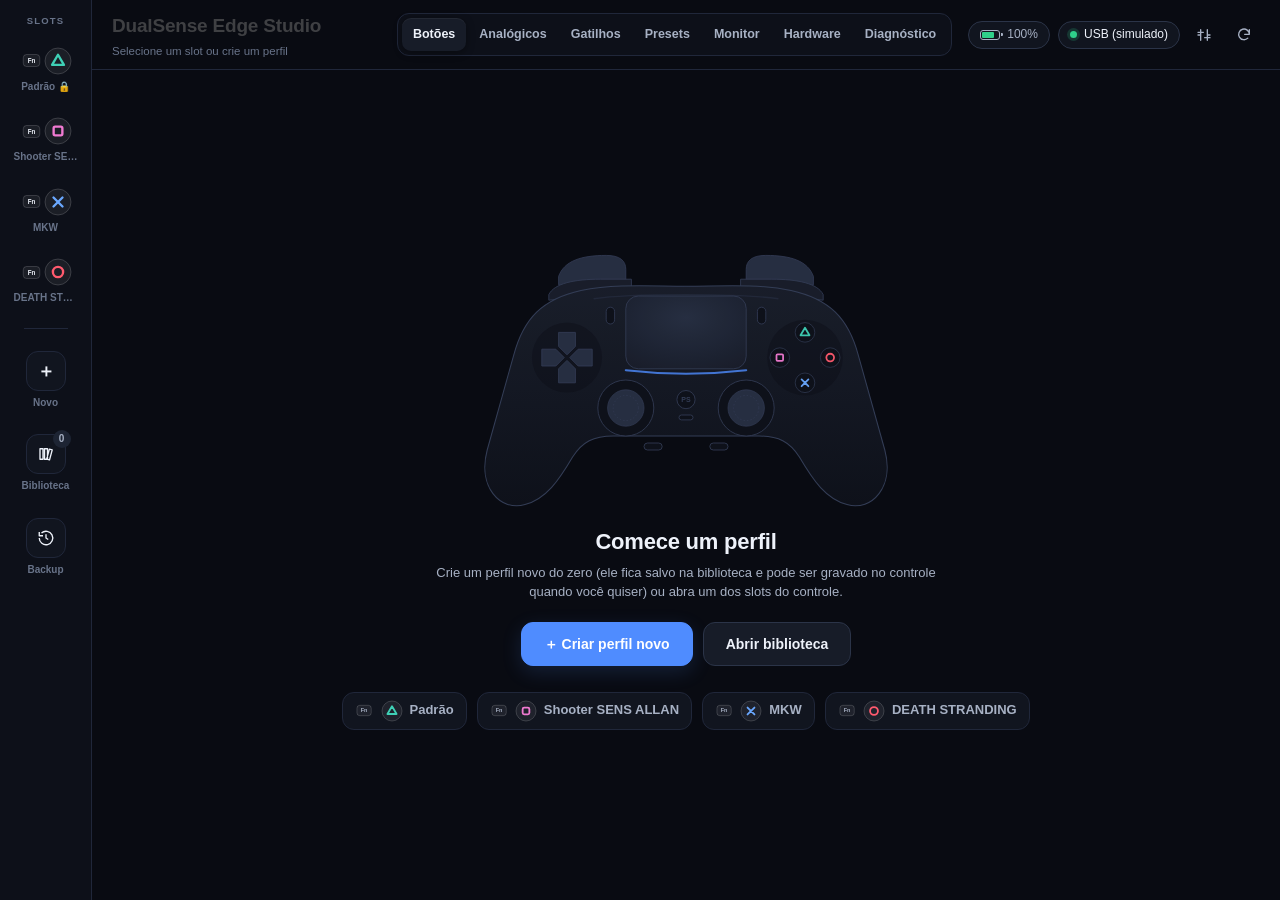
==== web/index.html @ 68dedb59 "DualSense Edge Studio 1.0 App nativo de macOS para editar os perfis do DualSense Edge por USB, com d" ====
<!doctype html>
<html lang="pt-BR">
<head>
  <meta charset="utf-8" />
  <meta name="viewport" content="width=device-width, initial-scale=1" />
  <title>DualSense Edge Studio</title>
  <link rel="stylesheet" href="app.css" />
</head>
<body>
  <div class="app">
    <!-- left rail: controller slots + library -->
    <nav class="rail">
      <div class="rail-cap">SLOTS</div>
      <div id="rail-slots" class="rail-slots"></div>
      <div class="rail-sep"></div>
      <button class="rail-btn" id="rail-new" title="Criar um perfil novo na biblioteca">
        <span class="rail-ico">＋</span><span>Novo</span>
      </button>
      <button class="rail-btn" id="rail-lib" title="Biblioteca de perfis do app">
        <span class="rail-ico"><svg viewBox="0 0 24 24"><path d="M4 5h4v14H4zM10 5h4v14h-4zM16.5 5.5l3.8 1-3.6 13.4-3.8-1z"/></svg></span><span>Biblioteca</span><b id="lib-count" class="rail-badge">0</b>
      </button>
      <button class="rail-btn" id="rail-backup" title="Backup dos slots e histórico de gravações">
        <span class="rail-ico"><svg viewBox="0 0 24 24"><path d="M3 12a9 9 0 1 0 3-6.7M3 4v5h5M12 7v5l3 2"/></svg></span><span>Backup</span>
      </button>
    </nav>

    <!-- library drawer -->
    <aside class="drawer hidden" id="drawer">
      <div class="drawer-head">
        <div><b>Biblioteca</b><div class="dim small">Perfis salvos neste Mac</div></div>
        <button class="icon-btn" id="drawer-close" title="Fechar">✕</button>
      </div>
      <button class="btn pri block" id="drawer-new">＋ Novo perfil</button>
      <div class="search"><svg viewBox="0 0 24 24"><circle cx="11" cy="11" r="7"/><path d="m20 20-4-4"/></svg><input id="lib-search" placeholder="Buscar perfis" /></div>
      <div id="lib-list" class="lib-list"></div>
      <div class="drawer-foot">
        <button class="btn ghost sm" id="lib-import">⇩ Importar JSON</button>
        <button class="btn ghost sm" id="lib-export">⇧ Exportar</button>
      </div>
    </aside>

    <!-- backup & history drawer -->
    <aside class="drawer hidden" id="bdrawer">
      <div class="drawer-head">
        <div><b>Backup e histórico</b><div class="dim small">Proteção dos slots do controle</div></div>
        <button class="icon-btn" id="bdrawer-close" title="Fechar">✕</button>
      </div>
      <div class="bk-card">
        <div class="cap">Backup completo</div>
        <p class="dim small">Salva os 4 slots num arquivo. Ao restaurar, □ ✕ ○ voltam exatamente como estavam.</p>
        <div class="bk-actions"><button class="btn pri sm" id="bk-export">⇧ Salvar backup</button><button class="btn sm" id="bk-restore">⇩ Restaurar…</button></div>
      </div>
      <div class="bk-histhead"><span class="cap">Histórico</span><span class="rail-badge static" id="hist-count"></span><button class="btn ghost sm" id="hist-clear">Apagar</button></div>
      <div class="dim small" style="margin-top:-6px">Cópia automática do slot antes de cada gravação. Use ↶ para desfazer.</div>
      <div id="hist-list" class="lib-list"></div>
    </aside>

    <section class="main">
      <header class="top">
        <div class="title-wrap">
          <input id="name" class="name-input" maxlength="40" spellcheck="false" placeholder="Nome do perfil" />
          <div id="source" class="source"></div>
        </div>
        <div class="seg" id="tabs">
          <button data-tab="buttons" class="on">Botões</button>
          <button data-tab="sticks">Analógicos</button>
          <button data-tab="triggers">Gatilhos</button>
          <button data-tab="presets">Presets</button>
          <button data-tab="monitor">Monitor</button>
          <button data-tab="hw">Hardware</button>
          <button data-tab="diag">Diagnóstico</button>
        </div>
        <div class="top-right">
          <div id="battery" class="pill hidden"></div>
          <div id="conn" class="pill"><span class="dot"></span><span id="conn-text">Procurando…</span></div>
          <button class="icon-btn" id="btn-compare" title="Comparar perfis"><svg viewBox="0 0 24 24"><path d="M7 4v16M17 4v16M3 8h8M13 16h8M3 12h4M17 12h4"/></svg></button>
          <button class="icon-btn" id="btn-refresh" title="Ler perfis do controle novamente"><svg viewBox="0 0 24 24"><path d="M20 11a8 8 0 1 0-2.3 5.7M20 4v7h-7"/></svg></button>
        </div>
      </header>

      <div class="body" id="body">
        <!-- home / empty state -->
        <div class="home hidden" id="home">
          <div class="home-ctrl" id="home-ctrl"></div>
          <h2>Comece um perfil</h2>
          <p>Crie um perfil novo do zero (ele fica salvo na biblioteca e pode ser gravado no controle quando você quiser) ou abra um dos slots do controle.</p>
          <div class="home-actions">
            <button class="btn pri lg" id="home-new">＋ Criar perfil novo</button>
            <button class="btn lg" id="home-lib">Abrir biblioteca</button>
          </div>
          <div id="home-slots" class="home-slots"></div>
        </div>

        <div class="view" data-view="buttons"><div class="stage-wrap"><div class="stage" id="map-stage"></div></div></div>
        <div class="view hidden" data-view="sticks"><div class="pad-view"><div class="grid2" id="sticks"></div></div></div>
        <div class="view hidden" data-view="triggers"><div class="pad-view" id="triggers"></div></div>
        <div class="view hidden" data-view="presets"><div class="presets" id="presets"></div></div>
        <div class="view hidden" data-view="monitor"><div class="pad-view" id="monitor"></div></div>
        <div class="view hidden" data-view="hw"><div class="pad-view" id="hw"></div></div>
        <div class="view hidden" data-view="diag"><div class="pad-view" id="diag"></div></div>
      </div>

      <footer class="foot" id="foot">
        <span id="foot-status" class="foot-status"></span>
        <div class="spacer"></div>
        <button class="btn ghost" id="btn-revert">Descartar</button>
        <button class="btn" id="btn-save">Salvar na biblioteca</button>
        <div class="write-group" id="write-group">
          <span class="write-label">Gravar em</span>
          <button class="slot-w" data-sel="96" title="Gravar no slot FN + □"></button>
          <button class="slot-w" data-sel="97" title="Gravar no slot FN + ✕"></button>
          <button class="slot-w" data-sel="98" title="Gravar no slot FN + ○"></button>
        </div>
      </footer>
    </section>
  </div>

  <div id="modal" class="modal hidden"><div class="modal-card"><h3 id="modal-title"></h3><p id="modal-body"></p>
    <div class="modal-actions"><button class="btn ghost" id="modal-cancel">Cancelar</button><button class="btn pri" id="modal-ok">Confirmar</button></div></div></div>
  <div id="cmp" class="cmp hidden"></div>
  <div id="toasts" class="toasts"></div>

  <script src="controller.js"></script>
  <script src="model3d.js"></script>
  <script src="proto.js"></script>
  <script src="presets.js"></script>
  <script src="native.js"></script>
  <script src="diag.js"></script>
  <script src="hw.js"></script>
  <script src="backup.js"></script>
  <script src="compare.js"></script>
  <script src="app.js"></script>
</body>
</html>
---- web/app.css ----
:root {
  --bg: #090b12; --bg2: #0d1019; --panel: #11151f; --panel2: #171c28; --panel3: #1d2433;
  --line: #20273a; --line2: #2b3448;
  --tx: #eef2fa; --tx2: #a7b1c4; --tx3: #687389;
  --ac: #4f8cff; --ac2: #7aa8ff; --acs: rgba(79, 140, 255, .16);
  --ok: #2fd08a; --warn: #f5b84a; --bad: #ff5d6c; --touch: #f5b84a; --touch2: #ff8a5c;
  --rad: 14px; --shadow: 0 20px 50px rgba(0, 0, 0, .55);
  color-scheme: dark;
}
* { box-sizing: border-box; }
html, body { height: 100%; margin: 0; }
body { background: var(--bg); color: var(--tx); font: 13px/1.45 -apple-system, BlinkMacSystemFont, "SF Pro Text", sans-serif; -webkit-font-smoothing: antialiased; overflow: hidden; user-select: none; -webkit-user-select: none; }
input, select { user-select: text; -webkit-user-select: text; font: inherit; }
button { font: inherit; color: inherit; }
svg { display: block; }
svg.g { display: inline-block; vertical-align: middle; overflow: visible; flex: none; }
.hidden { display: none !important; }
.dim { color: var(--tx3); } .muted { color: var(--tx2); } .small { font-size: 11.5px; }
.app { display: flex; height: 100%; }

/* ---------- buttons / pills ---------- */
.btn { -webkit-appearance: none; display: inline-flex; align-items: center; justify-content: center; gap: 8px; height: 36px; padding: 0 16px; border-radius: 10px; border: 1px solid var(--line2); background: var(--panel2); color: var(--tx); font-weight: 600; cursor: pointer; white-space: nowrap; transition: background .15s, border-color .15s, transform .05s, opacity .15s; }
.btn:hover:not(:disabled) { background: var(--panel3); border-color: #3a4560; }
.btn:active:not(:disabled) { transform: translateY(1px); }
.btn:disabled { opacity: .4; cursor: default; }
.btn.pri { background: var(--ac); border-color: var(--ac); color: #fff; box-shadow: 0 6px 20px var(--acs); }
.btn.pri:hover:not(:disabled) { background: #6198ff; border-color: #6198ff; }
.btn.ghost { background: transparent; }
.btn.danger { background: transparent; color: var(--bad); border-color: rgba(255, 93, 108, .4); }
.btn.sm { height: 30px; padding: 0 11px; font-size: 12px; }
.btn.lg { height: 44px; padding: 0 22px; font-size: 14px; border-radius: 12px; }
.btn.block { width: 100%; }
.icon-btn { -webkit-appearance: none; width: 32px; height: 32px; border: 1px solid transparent; border-radius: 9px; background: transparent; color: var(--tx2); display: grid; place-items: center; cursor: pointer; }
.icon-btn:hover { background: var(--panel2); color: var(--tx); border-color: var(--line); }
.icon-btn svg { width: 16px; height: 16px; fill: none; stroke: currentColor; stroke-width: 2; stroke-linecap: round; stroke-linejoin: round; }
.icon-btn:disabled { opacity: .35; pointer-events: none; }
.pill { display: inline-flex; align-items: center; gap: 7px; height: 28px; padding: 0 11px; border-radius: 99px; border: 1px solid var(--line2); background: var(--panel); font-size: 12px; color: var(--tx2); white-space: nowrap; }
.pill .dot { width: 7px; height: 7px; border-radius: 50%; background: var(--tx3); }
.pill.on .dot { background: var(--ok); box-shadow: 0 0 0 3px rgba(47, 208, 138, .18); }
.pill.on { color: var(--tx); }
.pill.warn .dot { background: var(--warn); }
.bat { width: 20px; height: 10px; border: 1.5px solid currentColor; border-radius: 3px; padding: 1px; position: relative; }
.bat::after { content: ""; position: absolute; right: -4px; top: 2px; width: 2px; height: 3px; background: currentColor; border-radius: 0 1px 1px 0; }
.bat i { display: block; height: 100%; background: var(--ok); border-radius: 1px; }
.chip { -webkit-appearance: none; display: inline-flex; align-items: center; gap: 6px; padding: 5px 11px; border-radius: 99px; border: 1px solid var(--line2); background: var(--bg2); color: var(--tx2); font-size: 12px; font-weight: 600; cursor: pointer; white-space: nowrap; }
.chip:hover { color: var(--tx); border-color: #3a4560; }
.chip.on { background: var(--ac); border-color: var(--ac); color: #fff; }
.cap { font-size: 10.5px; font-weight: 700; letter-spacing: .1em; text-transform: uppercase; color: var(--tx3); }
.card { background: var(--panel); border: 1px solid var(--line); border-radius: var(--rad); padding: 16px; }
.card h4 { margin: 0 0 12px; font-size: 13.5px; display: flex; align-items: center; gap: 8px; }
.card h4 .sub { margin-left: auto; font-weight: 500; color: var(--tx3); font-size: 12px; }

/* ---------- rail ---------- */
.rail { width: 92px; flex: none; background: var(--bg2); border-right: 1px solid var(--line); display: flex; flex-direction: column; align-items: center; padding: 14px 0 14px; gap: 8px; z-index: 3; }
.rail-cap { font-size: 9.5px; font-weight: 700; letter-spacing: .12em; color: var(--tx3); margin-bottom: 2px; }
.rail-slots { display: flex; flex-direction: column; gap: 6px; }
.rslot { -webkit-appearance: none; position: relative; width: 74px; padding: 10px 0 8px; border-radius: 14px; border: 0; background: transparent; cursor: pointer; text-align: center; }
.rslot:hover { background: var(--panel); }
.rslot.sel { background: var(--acs); box-shadow: 0 0 0 1.5px var(--ac) inset; }
.rslot.off { opacity: .45; pointer-events: none; }
.rslot .keys { display: flex; justify-content: center; gap: 3px; align-items: center; }
.rslot .nm { font-size: 10px; margin-top: 6px; color: var(--tx3); font-weight: 600; white-space: nowrap; overflow: hidden; text-overflow: ellipsis; padding: 0 5px; }
.rslot.sel .nm { color: var(--tx); }
.rslot.empty .nm { font-style: italic; }
.rslot .act { position: absolute; top: 6px; right: 8px; width: 7px; height: 7px; border-radius: 50%; background: var(--ok); box-shadow: 0 0 8px var(--ok); }
.rail-sep { width: 44px; height: 1px; background: var(--line); margin: 6px 0; }
.rail-btn { -webkit-appearance: none; position: relative; width: 74px; padding: 8px 0; border: 0; border-radius: 14px; background: transparent; color: var(--tx3); font-size: 10px; font-weight: 600; display: flex; flex-direction: column; align-items: center; gap: 5px; cursor: pointer; }
.rail-btn:hover, .rail-btn.on { background: var(--panel); color: var(--tx); }
.rail-ico { width: 40px; height: 40px; border-radius: 12px; display: grid; place-items: center; background: var(--panel); border: 1px solid var(--line); font-size: 18px; color: var(--tx); }
.rail-btn.on .rail-ico { border-color: var(--ac); background: var(--acs); }
.rail-ico svg { width: 18px; height: 18px; fill: none; stroke: currentColor; stroke-width: 1.8; stroke-linejoin: round; }
.rail-badge { position: absolute; top: 4px; right: 12px; min-width: 18px; height: 18px; padding: 0 5px; border-radius: 9px; background: var(--panel3); color: var(--tx2); font-size: 10px; display: grid; place-items: center; }

/* ---------- drawer ---------- */
.drawer { width: 300px; flex: none; background: var(--bg2); border-right: 1px solid var(--line); padding: 16px 14px; display: flex; flex-direction: column; gap: 12px; z-index: 2; animation: slidein .18s ease-out; }
@keyframes slidein { from { transform: translateX(-20px); opacity: 0; } }
.drawer-head { display: flex; align-items: center; justify-content: space-between; }
.drawer-head b { font-size: 15px; }
.search { display: flex; align-items: center; gap: 8px; height: 34px; padding: 0 10px; border-radius: 10px; border: 1px solid var(--line); background: var(--panel); }
.search svg { width: 15px; height: 15px; fill: none; stroke: var(--tx3); stroke-width: 2; stroke-linecap: round; }
.search input { flex: 1; background: transparent; border: 0; outline: none; color: var(--tx); }
.lib-list { flex: 1; overflow-y: auto; display: flex; flex-direction: column; gap: 4px; margin: 0 -4px; padding: 0 4px; }
.lib-item { display: flex; align-items: center; gap: 10px; padding: 9px 8px 9px 10px; border-radius: 12px; cursor: pointer; border: 1px solid transparent; }
.lib-item:hover { background: var(--panel); }
.lib-item.sel { background: var(--panel); border-color: var(--ac); }
.lib-item .ico { width: 34px; height: 34px; border-radius: 10px; background: var(--panel2); display: grid; place-items: center; flex: none; }
.lib-item .tx { flex: 1; min-width: 0; }
.lib-item .tx b { display: block; font-weight: 650; white-space: nowrap; overflow: hidden; text-overflow: ellipsis; }
.lib-item .tx span { color: var(--tx3); font-size: 11px; }
.lib-item .icon-btn { width: 28px; height: 28px; opacity: 0; }
.lib-item:hover .icon-btn { opacity: 1; }
.lib-empty { color: var(--tx3); padding: 10px 6px; }
.drawer-foot { display: flex; gap: 6px; justify-content: space-between; }

/* ---------- main ---------- */
.main { flex: 1; min-width: 0; display: flex; flex-direction: column; position: relative; }
.top { height: 70px; flex: none; display: flex; align-items: center; gap: 16px; padding: 0 20px; border-bottom: 1px solid var(--line); }
.title-wrap { flex: 1 1 270px; min-width: 120px; max-width: 300px; }
.title-wrap .source { overflow: hidden; text-overflow: ellipsis; }
.name-input { width: 100%; font-size: 19px; font-weight: 750; letter-spacing: -.01em; color: var(--tx); background: transparent; border: 1px solid transparent; border-radius: 8px; padding: 2px 6px; margin-left: -7px; }
.name-input:hover { border-color: var(--line); }
.name-input:focus { outline: none; border-color: var(--ac); background: var(--bg2); }
.name-input:disabled { opacity: .5; }
.source { display: flex; align-items: center; gap: 6px; font-size: 11.5px; color: var(--tx3); margin-top: 1px; white-space: nowrap; }
.seg { flex: 1; display: flex; justify-content: center; }
.seg { display: inline-flex; }
#tabs { margin: 0 auto; flex: none; padding: 4px; gap: 2px; background: var(--bg2); border: 1px solid var(--line); border-radius: 12px; }
#tabs button { -webkit-appearance: none; border: 0; background: transparent; padding: 7px 13px; border-radius: 9px; white-space: nowrap; color: var(--tx2); font-weight: 600; font-size: 12.5px; cursor: pointer; }
#tabs button:hover { color: var(--tx); }
#tabs button.on { background: var(--panel2); color: var(--tx); box-shadow: 0 1px 0 rgba(255, 255, 255, .05) inset, 0 2px 8px rgba(0, 0, 0, .4); }
#tabs.disabled { opacity: .4; pointer-events: none; }
.top-right { display: flex; align-items: center; gap: 8px; flex: 1 1 auto; min-width: max-content; max-width: 300px; justify-content: flex-end; }

.body { flex: 1; min-height: 0; position: relative; }
.view { position: absolute; inset: 0; overflow-y: auto; }
.pad-view { padding: 22px 24px 28px; }
.grid2 { display: grid; grid-template-columns: 1fr 1fr; gap: 16px; }

/* ---------- foot ---------- */
.foot { height: 64px; flex: none; display: flex; align-items: center; gap: 10px; padding: 0 20px; border-top: 1px solid var(--line); background: var(--bg2); }
.foot-status { display: inline-flex; align-items: center; gap: 7px; color: var(--tx2); font-size: 12.5px; }
.foot-status.warn { color: var(--warn); }
.foot-status.ok { color: var(--ok); }
.spacer { flex: 1; }
.write-group { display: flex; align-items: center; gap: 4px; padding: 4px 4px 4px 12px; border-radius: 12px; background: var(--ac); box-shadow: 0 6px 20px var(--acs); }
.write-group.disabled { background: var(--panel2); box-shadow: none; opacity: .55; }
.write-label { color: #fff; font-weight: 650; margin-right: 4px; }
.write-group.disabled .write-label { color: var(--tx2); }
.slot-w { -webkit-appearance: none; width: 36px; height: 30px; border-radius: 8px; border: 1px solid rgba(255, 255, 255, .35); background: rgba(255, 255, 255, .1); display: grid; place-items: center; cursor: pointer; }
.slot-w:hover:not(:disabled) { background: rgba(255, 255, 255, .25); }
.slot-w.cur { background: #fff; }
.slot-w:disabled { cursor: default; opacity: .6; }

/* ---------- home ---------- */
.home { position: absolute; inset: 0; display: flex; flex-direction: column; align-items: center; justify-content: center; text-align: center; padding: 20px; z-index: 1; background: var(--bg); }
.home-ctrl { width: 420px; height: 280px; opacity: .95; }
.home h2 { margin: 6px 0 6px; font-size: 22px; letter-spacing: -.01em; }
.home p { margin: 0 0 20px; color: var(--tx2); max-width: 520px; }
.home-actions { display: flex; gap: 10px; }
.home-slots { display: flex; gap: 10px; margin-top: 26px; }
.home-slot { -webkit-appearance: none; display: flex; align-items: center; gap: 8px; padding: 8px 12px; border-radius: 12px; border: 1px solid var(--line); background: var(--panel); cursor: pointer; color: var(--tx2); font-weight: 600; }
.home-slot:hover { border-color: var(--line2); color: var(--tx); }

/* ---------- mapping stage ---------- */
.stage-wrap { position: absolute; inset: 0; display: flex; align-items: center; justify-content: center; overflow: hidden; }
.stage { position: relative; width: 1188px; height: 600px; transform-origin: center center; flex: none; }
.stage .ctrl-box { position: absolute; left: 294px; top: 70px; width: 600px; height: 400px; }
.stage svg.lines { position: absolute; inset: 0; pointer-events: none; }
.ctrl .part { cursor: pointer; transition: opacity .1s; }
.ctrl .part:hover { opacity: .8; }
.callout { -webkit-appearance: none; position: absolute; width: 214px; height: 48px; border-radius: 12px; display: flex; align-items: center; gap: 8px; padding: 0 11px; background: var(--panel); border: 1px solid var(--line); cursor: pointer; text-align: left; transition: border-color .12s, background .12s, box-shadow .12s; }
.callout:hover { border-color: var(--line2); background: var(--panel2); }
.callout.mapped { background: var(--panel2); border-color: rgba(79, 140, 255, .5); }
.callout.sel { border-color: var(--ac); box-shadow: 0 0 0 3px var(--acs); }
.callout.pressed { border-color: var(--ok); box-shadow: 0 0 0 3px rgba(47, 208, 138, .2); }
.callout.r { flex-direction: row-reverse; text-align: right; }
.callout .arrow { color: var(--tx3); font-size: 14px; }
.callout .tgt { display: flex; align-items: center; gap: 6px; font-size: 12.5px; min-width: 0; }
.callout.r .tgt { flex-direction: row-reverse; }
.callout .tgt b { font-weight: 650; white-space: nowrap; overflow: hidden; text-overflow: ellipsis; }
.callout .tgt .dim { font-weight: 500; }
.stage-actions { position: absolute; left: 50%; transform: translateX(-50%); bottom: 18px; display: flex; gap: 8px; align-items: center; }
.stage-hint { position: absolute; left: 0; right: 0; top: 488px; text-align: center; color: var(--tx3); font-size: 12px; }
.picker { position: absolute; width: 318px; padding: 14px; z-index: 5; background: var(--panel); border: 1px solid var(--line2); border-radius: 14px; box-shadow: var(--shadow); }
.picker.anim { animation: pop .12s ease-out; }
@keyframes pop { from { transform: scale(.97); opacity: 0; } }
.picker-head { display: flex; align-items: center; gap: 8px; margin-bottom: 10px; }
.picker-head b { font-size: 14px; }
.picker-head .dim { margin-left: auto; font-size: 10.5px; text-align: right; max-width: 120px; line-height: 1.25; }
.pk-cap { font-size: 9.5px; font-weight: 700; letter-spacing: .08em; text-transform: uppercase; color: var(--tx3); margin: 10px 2px 5px; }
.picker-head + .pk-cap { margin-top: 2px; }
.pk-row { display: grid; gap: 6px; }
.tile { -webkit-appearance: none; display: flex; flex-direction: column; align-items: center; gap: 5px; padding: 8px 2px 6px; border-radius: 10px; border: 1px solid var(--line); background: var(--bg2); font-size: 9.5px; color: var(--tx2); font-weight: 600; cursor: pointer; white-space: nowrap; }
.tile:hover { border-color: var(--line2); color: var(--tx); }
.tile.on { border-color: var(--ac); background: var(--acs); color: var(--tx); }
.tile.def { position: relative; }
.tile.def::after { content: "padrão"; position: absolute; top: -7px; right: 3px; font-size: 8px; padding: 0 4px; border-radius: 4px; background: var(--panel3); color: var(--tx3); }

/* ---------- sticks ---------- */
.preset-row { display: flex; flex-wrap: wrap; gap: 6px; margin-bottom: 16px; }
.stick-body { display: grid; grid-template-columns: 240px 1fr; gap: 20px; align-items: start; }
.curve { width: 240px; height: 240px; background: var(--bg2); border: 1px solid var(--line); border-radius: 12px; touch-action: none; }
.curve .gl { stroke: var(--line); stroke-width: 1; }
.curve .diag { stroke: var(--line2); stroke-dasharray: 3 4; }
.curve .path { fill: none; stroke: var(--ac); stroke-width: 2.5; stroke-linejoin: round; }
.curve .area { fill: var(--acs); }
.curve .dz { fill: rgba(255, 93, 108, .12); }
.curve .handle { fill: var(--bg); stroke: var(--ac2); stroke-width: 2; cursor: grab; }
.curve .handle:hover, .curve .handle.drag { fill: var(--ac); }
.curve .live { fill: var(--warn); }
.curve .live-line { stroke: var(--warn); stroke-dasharray: 2 3; opacity: .7; }
.controls { display: flex; flex-direction: column; gap: 16px; }
.field label { display: flex; justify-content: space-between; color: var(--tx2); font-weight: 600; margin-bottom: 7px; font-size: 12.5px; }
.field label b { color: var(--tx); font-variant-numeric: tabular-nums; }
.field .help { color: var(--tx3); font-size: 11.5px; margin-top: 5px; }
input[type="range"] { -webkit-appearance: none; width: 100%; height: 18px; background: transparent; margin: 0; }
input[type="range"]::-webkit-slider-runnable-track { height: 4px; border-radius: 4px; background: linear-gradient(90deg, var(--ac) var(--p, 0%), var(--line2) var(--p, 0%)); }
input[type="range"]::-webkit-slider-thumb { -webkit-appearance: none; width: 16px; height: 16px; border-radius: 50%; background: #fff; margin-top: -6px; box-shadow: 0 1px 4px rgba(0, 0, 0, .6); cursor: pointer; }
.raw-grid { display: flex; gap: 10px; flex-wrap: wrap; }
.raw-pair { display: flex; align-items: center; gap: 4px; }
.raw-pair span { color: var(--tx3); font-size: 11px; font-weight: 700; margin-right: 2px; }
.num { width: 48px; height: 28px; text-align: center; border-radius: 8px; border: 1px solid var(--line2); background: var(--bg2); color: var(--tx); font-variant-numeric: tabular-nums; }
.num:focus { outline: none; border-color: var(--ac); }
.live-pad { display: flex; align-items: center; gap: 12px; color: var(--tx3); font-size: 11.5px; }
.joy { width: 64px; height: 64px; border-radius: 50%; border: 1px solid var(--line2); background: var(--bg2); position: relative; flex: none; }
.joy::before { content: ""; position: absolute; inset: 30%; border-radius: 50%; border: 1px dashed var(--line2); }
.joy i { position: absolute; width: 12px; height: 12px; margin: -6px 0 0 -6px; border-radius: 50%; background: var(--warn); box-shadow: 0 0 10px var(--warn); left: 50%; top: 50%; }

/* ---------- triggers ---------- */
.trig-top { display: flex; align-items: center; justify-content: space-between; margin-bottom: 16px; }
.toggle { display: inline-flex; align-items: center; gap: 10px; color: var(--tx2); font-weight: 600; cursor: pointer; }
.toggle i { width: 36px; height: 20px; border-radius: 10px; background: var(--line2); position: relative; transition: background .15s; }
.toggle i::after { content: ""; position: absolute; top: 2px; left: 2px; width: 16px; height: 16px; border-radius: 50%; background: #fff; transition: transform .15s; }
.toggle.on i { background: var(--ac); }
.toggle.on i::after { transform: translateX(16px); }
.trig-vis { position: relative; height: 40px; border-radius: 10px; background: var(--bg2); border: 1px solid var(--line); overflow: hidden; margin: 4px 0 6px; }
.trig-range { position: absolute; top: 0; bottom: 0; background: var(--acs); border-left: 2px solid var(--ac); border-right: 2px solid var(--ac); }
.trig-live { position: absolute; top: 0; bottom: 0; left: 0; background: linear-gradient(90deg, rgba(245, 184, 74, .2), rgba(245, 184, 74, .55)); }
.trig-scale { display: flex; justify-content: space-between; color: var(--tx3); font-size: 11px; margin-bottom: 16px; }
.trig-nums { display: grid; grid-template-columns: 1fr auto 1fr; gap: 10px; align-items: center; margin-bottom: 18px; }
.trig-num { text-align: center; padding: 12px; border-radius: 12px; border: 1px solid var(--line); background: var(--bg2); }
.trig-num .cap { display: block; margin-bottom: 4px; }
.trig-num b { font-size: 24px; font-variant-numeric: tabular-nums; }
.trig-out { color: var(--tx2); font-size: 12px; margin-top: 10px; }
.trig-out b { color: var(--tx); }
.chips { display: flex; gap: 6px; flex-wrap: wrap; margin-top: 14px; }

/* ---------- presets ---------- */
.presets { display: flex; gap: 20px; padding: 20px 24px 28px; }
.cats { width: 180px; flex: none; display: flex; flex-direction: column; gap: 2px; position: sticky; top: 0; align-self: flex-start; }
.cat { -webkit-appearance: none; text-align: left; border: 0; background: transparent; padding: 8px 12px; border-radius: 9px; color: var(--tx2); font-weight: 600; cursor: pointer; display: flex; justify-content: space-between; }
.cat:hover { color: var(--tx); background: var(--panel); }
.cat.on { background: var(--panel2); color: var(--tx); }
.cat span { color: var(--tx3); font-size: 11px; }
.preset-main { flex: 1; min-width: 0; display: flex; flex-direction: column; gap: 14px; }
.roll { display: flex; align-items: center; gap: 14px; padding: 14px 16px; background: linear-gradient(90deg, var(--acs), transparent 60%), var(--panel); }
.roll .dice { width: 44px; height: 44px; border-radius: 12px; border: 1px solid var(--ac); display: grid; place-items: center; font-size: 20px; }
.pgrid { display: grid; grid-template-columns: repeat(auto-fill, minmax(280px, 1fr)); gap: 14px; }
.pcard { display: flex; flex-direction: column; gap: 12px; transition: border-color .15s, box-shadow .15s; }
.pcard.hot { border-color: rgba(79, 140, 255, .55); }
.pcard.flash { border-color: var(--ac); box-shadow: 0 0 0 3px var(--acs); }
.pcard .ph { display: flex; align-items: center; gap: 8px; }
.pcard .ph b { font-size: 14.5px; }
.pcard .ph .dim { margin-left: auto; font-size: 11px; }
.pcard .pd { color: var(--tx2); font-size: 12.5px; min-height: 36px; margin-top: -4px; }
.pviz { display: flex; gap: 8px; }
.pviz > div { flex: 1; background: var(--bg2); border: 1px solid var(--line); border-radius: 10px; padding: 6px 8px; }
.pviz .cap { font-size: 9.5px; }
.pviz .tb { height: 6px; border-radius: 3px; background: var(--line2); margin-top: 9px; position: relative; }
.pviz .tb i { position: absolute; top: 0; bottom: 0; background: var(--ac); border-radius: 3px; }
.ptags { display: flex; gap: 6px; flex-wrap: wrap; align-items: center; min-height: 24px; }
.ptags .chip { padding: 2px 8px; font-size: 11px; cursor: default; }
.pact { display: flex; gap: 8px; justify-content: flex-end; border-top: 1px solid var(--line); padding-top: 10px; }
.badge-hot { font-size: 10px; font-weight: 800; padding: 2px 7px; border-radius: 6px; background: var(--ac); color: #fff; }

/* ---------- monitor ---------- */
.mon { display: grid; grid-template-columns: 1.25fr 1fr 1fr; gap: 14px; }
.mon .ctrl-card { grid-row: span 2; display: flex; flex-direction: column; }
.mon .ctrl-live { height: 300px; margin: 4px -6px 0; }
.mon .wide { grid-column: span 2; }
.bars2 { display: grid; grid-template-columns: 1fr 1fr; gap: 12px; margin-top: 8px; }
.bar-h { display: flex; justify-content: space-between; align-items: center; margin-bottom: 6px; font-weight: 600; color: var(--tx2); }
.bar-h b { color: var(--tx); font-variant-numeric: tabular-nums; }
.track { height: 8px; border-radius: 5px; background: var(--line2); overflow: hidden; }
.track i { display: block; height: 100%; width: 0; background: var(--ac); border-radius: 5px; }
.track i.hi { background: var(--ok); }
.btn-grid { display: flex; flex-wrap: wrap; gap: 5px; margin-top: 14px; }
.btn-grid .g { opacity: .55; transition: opacity .06s; }
.btn-grid .g.on { opacity: 1; filter: drop-shadow(0 0 6px rgba(47, 208, 138, .8)); }
.gyro-row { display: flex; gap: 14px; align-items: center; margin-top: 10px; }
.gyro-3d { width: 130px; height: 104px; perspective: 320px; display: grid; place-items: center; background: var(--bg2); border: 1px solid var(--line); border-radius: 12px; flex: none; overflow: hidden; }
.gyro-3d > div { width: 100px; height: 67px; transform-style: preserve-3d; transition: transform .05s linear; }
.gyro-vals { flex: 1; display: flex; flex-direction: column; gap: 7px; font-variant-numeric: tabular-nums; }
.gyro-vals div { display: flex; justify-content: space-between; }
.spark { width: 100%; height: 50px; margin-top: 10px; background: var(--bg2); border-radius: 8px; border: 1px solid var(--line); }
.sens-meta { display: flex; justify-content: space-between; color: var(--tx3); font-size: 11px; margin-top: 7px; font-variant-numeric: tabular-nums; }
.tpad { position: relative; margin-top: 10px; aspect-ratio: 1920 / 1080; max-height: 150px; width: 100%; border-radius: 14px; background: linear-gradient(180deg, var(--panel2), var(--bg2)); border: 2px solid var(--line2); overflow: hidden; transition: border-color .08s, box-shadow .08s; }
.tpad.click { border-color: var(--touch); box-shadow: 0 0 0 4px rgba(245, 184, 74, .14) inset; }
.tpad::before { content: ""; position: absolute; left: 50%; top: 0; bottom: 0; border-left: 1px dashed var(--line2); }
.tpad svg { position: absolute; inset: 0; width: 100%; height: 100%; }
.finger { position: absolute; width: 26px; height: 26px; margin: -13px; border-radius: 50%; display: grid; place-items: center; font-size: 11px; font-weight: 800; color: #261a00; }
.finger.f1 { background: rgba(245, 184, 74, .9); box-shadow: 0 0 0 6px rgba(245, 184, 74, .2); }
.finger.f2 { background: rgba(255, 138, 92, .9); box-shadow: 0 0 0 6px rgba(255, 138, 92, .2); }
.click-pill { margin-left: auto; font-size: 10.5px; font-weight: 700; padding: 2px 8px; border-radius: 99px; border: 1px solid var(--line2); color: var(--tx3); }
.click-pill.on { border-color: var(--touch); color: var(--touch); }
.sticks-row { display: flex; gap: 18px; align-items: center; }
.sticks-row .one { display: flex; gap: 12px; align-items: center; flex: 1; }
.sticks-row .joy { width: 86px; height: 86px; }
.sticks-row .joy.click { border-color: var(--ok); box-shadow: 0 0 0 3px rgba(47, 208, 138, .2); }
.vsep { width: 1px; align-self: stretch; background: var(--line); }
.rawhex { font: 10.5px/1.6 ui-monospace, "SF Mono", Menlo, monospace; color: var(--tx3); word-break: break-all; }

/* ---------- modal / toasts ---------- */
.modal { position: fixed; inset: 0; background: rgba(4, 6, 10, .6); display: grid; place-items: center; z-index: 50; backdrop-filter: blur(3px); }
.modal-card { width: 420px; background: var(--panel); border: 1px solid var(--line2); border-radius: 16px; padding: 20px; box-shadow: var(--shadow); }
.modal-card h3 { margin: 0 0 8px; font-size: 16px; }
.modal-card p { margin: 0 0 18px; color: var(--tx2); }
.modal-actions { display: flex; justify-content: flex-end; gap: 8px; }
.toasts { position: fixed; bottom: 80px; right: 20px; display: flex; flex-direction: column; gap: 8px; z-index: 60; pointer-events: none; }
.toast { min-width: 240px; max-width: 400px; padding: 10px 14px; border-radius: 10px; background: var(--panel3); border: 1px solid var(--line2); box-shadow: var(--shadow); animation: pop .2s ease-out; }
.toast.ok { border-color: rgba(47, 208, 138, .5); }
.toast.err { border-color: rgba(255, 93, 108, .6); }
::-webkit-scrollbar { width: 10px; }
::-webkit-scrollbar-thumb { background: var(--line); border-radius: 10px; border: 3px solid transparent; background-clip: padding-box; }
input[type="range"]:disabled { opacity: .35; }

/* ---------- 3D gyro view ---------- */
.gyro-card { display: flex; flex-direction: column; }
.gyro-stage { margin-top: 10px; height: 210px; border-radius: 12px; border: 1px solid var(--line); overflow: hidden; position: relative;
  background: radial-gradient(ellipse at 50% 35%, #1b2232, var(--bg2) 70%); }
.gyro-stage::after { content: ""; position: absolute; left: 0; right: 0; bottom: 0; height: 45%; pointer-events: none;
  background: repeating-linear-gradient(90deg, rgba(255, 255, 255, .03) 0 1px, transparent 1px 28px);
  -webkit-mask-image: linear-gradient(transparent, #000); }
.gyro-stage canvas { position: relative; z-index: 1; display: block; width: 100%; height: 100%; }
.gyro-vals3 { display: grid; grid-template-columns: repeat(3, 1fr); gap: 8px; margin-top: 10px; }
.gyro-vals3 > div { position: relative; padding: 7px 9px; border-radius: 10px; border: 1px solid var(--line); background: var(--bg2); font-variant-numeric: tabular-nums; }
.gyro-vals3 .muted { display: block; font-size: 11px; white-space: nowrap; }
.gyro-vals3 b { font-size: 17px; }
.inv { -webkit-appearance: none; position: absolute; right: 6px; bottom: 6px; width: 22px; height: 22px; border-radius: 6px; border: 1px solid var(--line2); background: transparent; color: var(--tx3); font-size: 12px; cursor: pointer; display: grid; place-items: center; }
.inv:hover { color: var(--tx); }
.inv.on { background: var(--acs); border-color: var(--ac); color: var(--ac2); }

/* ---------- diagnostics ---------- */
.dg { display: grid; grid-template-columns: 1fr 1fr; gap: 14px; }
.dg-wide { grid-column: 1 / -1; }
.dg h4 { margin: 0 0 4px; font-size: 15px; }
.dg-head { display: flex; align-items: flex-start; gap: 16px; margin-bottom: 14px; }
.dg-head > div:first-child { flex: 1; max-width: 720px; }
.dg-head .small { line-height: 1.45; }
.dg-title { display: flex; align-items: center; gap: 8px; margin-bottom: 10px; }
.dg-drift, .dg-circ { display: grid; grid-template-columns: 1fr 1fr; gap: 18px; }
.dg-drift-one, .dg-circ-one { display: flex; gap: 16px; align-items: flex-start; padding: 12px; border: 1px solid var(--line); border-radius: 12px; background: var(--bg2); }
.dg-zoom { position: relative; flex: none; }
.dg-zoom canvas { width: 150px; height: 150px; display: block; border-radius: 10px; background: var(--bg); border: 1px solid var(--line); }
.dg-zoom-cap { position: absolute; left: 8px; bottom: 6px; font-size: 9.5px; color: var(--tx3); }
.dg-drift-info, .dg-circ-info { flex: 1; min-width: 0; }
.dg-stats { display: grid; grid-template-columns: 1fr 1fr; gap: 8px 14px; }
.dg-stats.col { grid-template-columns: 1fr; gap: 8px; }
.dg-stats > div { display: flex; flex-direction: column; gap: 2px; }
.dg-stats b { font-size: 15px; font-variant-numeric: tabular-nums; }
.dg-sug { margin-top: 12px; display: flex; flex-wrap: wrap; align-items: center; gap: 8px 12px; font-size: 12.5px; color: var(--tx2); }
.dg-sug b { color: var(--warn); }
.verdict { margin-left: auto; font-size: 11px; font-weight: 700; padding: 3px 9px; border-radius: 99px; background: var(--panel3, #2a3242); color: var(--tx3); }
.verdict.ok { background: rgba(47, 208, 138, .14); color: var(--ok); }
.verdict.warn { background: rgba(245, 184, 74, .14); color: var(--warn); }
.verdict.bad { background: rgba(255, 93, 108, .14); color: var(--bad); }
.dg-circ-one canvas { width: 200px; height: 200px; flex: none; display: block; }
.dg-note { margin-top: 12px; font-size: 12px; color: var(--tx3); line-height: 1.45; }
.ok-tx { color: var(--ok); } .warn-tx { color: var(--warn); }
.dg-trig { margin-top: 12px; }
.dg-tbar { position: relative; height: 12px; border-radius: 6px; background: var(--line2); }
.dg-trange { position: absolute; top: 0; bottom: 0; border-radius: 6px; background: rgba(79, 140, 255, .45); }
.dg-tbar i { position: absolute; top: -3px; width: 3px; height: 18px; margin-left: -1.5px; border-radius: 2px; background: var(--ok); box-shadow: 0 0 8px var(--ok); }
.dg-tfoot { display: flex; align-items: center; gap: 10px; min-height: 30px; margin-top: 6px; }
.dg-tfoot button { margin-left: auto; }
.dg-rate { display: flex; align-items: center; gap: 24px; }
.dg-hz { display: flex; align-items: baseline; gap: 6px; min-width: 130px; }
.dg-hz b { font-size: 44px; font-weight: 700; font-variant-numeric: tabular-nums; letter-spacing: -.02em; }
.dg-hz span { color: var(--tx3); font-weight: 600; }
.dg-rate .dg-stats { flex: 1; grid-template-columns: repeat(3, 1fr); }

/* ---------- hardware ---------- */
.hw { display: grid; grid-template-columns: 1fr 1fr; gap: 14px; }
.hw-wide { grid-column: 1 / -1; }
.hw h4 { margin: 0 0 12px; font-size: 15px; }
.hw-note { grid-column: 1 / -1; display: flex; align-items: center; gap: 10px; padding: 10px 14px; border-radius: 12px; background: var(--panel2); border: 1px solid var(--line); color: var(--tx2); font-size: 12.5px; }
.hw-note button { margin-left: auto; flex: none; }
.hw-lightbar { height: 34px; display: flex; align-items: center; justify-content: center; margin-bottom: 14px; border-radius: 10px; background: var(--bg2); border: 1px solid var(--line); }
.hw-lightbar i { width: 62%; height: 6px; border-radius: 6px; transition: background .15s, box-shadow .15s; }
.hw-sw { display: flex; flex-wrap: wrap; gap: 8px; margin-bottom: 14px; }
.sw { -webkit-appearance: none; width: 28px; height: 28px; border-radius: 50%; border: 2px solid var(--panel); background: var(--c); box-shadow: 0 0 0 1px var(--line2); cursor: pointer; padding: 0; position: relative; }
.sw.on { box-shadow: 0 0 0 2px var(--tx); }
.sw.custom { background: conic-gradient(#ff3d5a, #ffd23f, #2fd08a, #00c2ff, #9b5cff, #ff3d5a); overflow: hidden; }
.sw.custom input { position: absolute; inset: 0; opacity: 0; cursor: pointer; }
.hw-row { display: grid; grid-template-columns: 1fr 1fr; gap: 18px; margin-top: 16px; }
.hw-row .cap { margin-bottom: 8px; }
.hw-leds { display: flex; gap: 8px; margin-bottom: 10px; }
.hw-leds span { width: 26px; height: 10px; border-radius: 5px; border: 1px solid var(--line2); background: var(--bg2); }
.hw-leds span.on { background: #fff; border-color: #fff; box-shadow: 0 0 10px rgba(255, 255, 255, .6); }
.hw .chips { display: flex; flex-wrap: wrap; gap: 6px; }
.hw-motors { display: grid; grid-template-columns: 1fr 1fr; gap: 18px; }
.hw-motor .field label .dim { font-weight: 500; margin-right: auto; margin-left: 4px; }
.hw-meter { height: 6px; border-radius: 4px; background: var(--line2); overflow: hidden; margin-top: 8px; }
.hw-meter i { display: block; height: 100%; width: 0; background: var(--warn); transition: width .12s; }
.hw-trigs { display: grid; grid-template-columns: 1fr 1fr; gap: 18px; }
.hw-trig { padding: 14px; border: 1px solid var(--line); border-radius: 12px; background: var(--bg2); }
.hw-trig-head { display: flex; align-items: center; gap: 8px; margin-bottom: 12px; }
.hw-trig-head .dim { margin-left: auto; font-variant-numeric: tabular-nums; }
.hw-tbar { position: relative; height: 14px; border-radius: 7px; background: var(--line2); margin-bottom: 22px; }
.hw-tzone { position: absolute; top: 0; bottom: 0; border-radius: 7px; width: 0; }
.hw-tzone.feedback { background: rgba(79, 140, 255, .55); }
.hw-tzone.weapon { background: rgba(255, 93, 108, .55); }
.hw-tzone.vibration { background: repeating-linear-gradient(90deg, rgba(245, 184, 74, .7) 0 4px, rgba(245, 184, 74, .25) 4px 8px); }
.hw-tbar > i { position: absolute; top: -3px; width: 3px; height: 20px; margin-left: -1.5px; border-radius: 2px; background: var(--ok); box-shadow: 0 0 8px var(--ok); }
.hw-tticks { position: absolute; left: 0; right: 0; top: 17px; display: grid; grid-template-columns: repeat(10, 1fr); font-size: 9.5px; color: var(--tx3); }
.hw-tticks span { text-align: center; }
.hw-modes { margin-bottom: 8px; }
.hw-trig .help { color: var(--tx3); font-size: 11.5px; margin-bottom: 12px; min-height: 16px; }
.hw-params { display: grid; grid-template-columns: 1fr 1fr; gap: 10px 16px; }
.hw-params > div.hidden { display: none; }
#tabs button { padding-left: 11px; padding-right: 11px; }
.hw-tact { font-size: 11px; color: var(--tx3); margin: -6px 0 12px; font-variant-numeric: tabular-nums; }

/* ---------- backup & history ---------- */
.bk-card { padding: 12px; border: 1px solid var(--line); border-radius: 12px; background: var(--panel); }
.bk-card p { margin: 6px 0 10px; line-height: 1.45; }
.bk-actions { display: flex; gap: 6px; }
.bk-histhead { display: flex; align-items: center; gap: 8px; margin-top: 4px; }
.bk-histhead #hist-clear { margin-left: auto; }
.rail-badge.static { position: static; }
.rail-badge.static:empty { display: none; }
.hist-item { display: flex; align-items: center; gap: 10px; padding: 8px 6px 8px 8px; border-radius: 12px; border: 1px solid transparent; }
.hist-item:hover { background: var(--panel); }
.hist-item .ico { width: 34px; height: 34px; border-radius: 10px; background: var(--panel2); display: grid; place-items: center; flex: none; }
.hist-item .tx { flex: 1; min-width: 0; }
.hist-item .tx b { display: block; font-weight: 650; white-space: nowrap; overflow: hidden; text-overflow: ellipsis; }
.hist-item .tx b i { color: var(--tx3); font-weight: 500; }
.hist-item .tx span { color: var(--tx3); font-size: 11px; display: block; white-space: nowrap; overflow: hidden; text-overflow: ellipsis; }
.hist-item .icon-btn { width: 28px; height: 28px; flex: none; }

/* ---------- compare ---------- */
.cmp { position: fixed; inset: 0; z-index: 40; background: rgba(4, 6, 10, .62); backdrop-filter: blur(4px); display: flex; align-items: center; justify-content: center; padding: 28px; }
.cmp-win { width: min(1080px, 100%); max-height: 100%; display: flex; flex-direction: column; background: var(--panel); border: 1px solid var(--line2); border-radius: 16px; box-shadow: var(--shadow); animation: pop .14s ease-out; }
.cmp-head { display: flex; align-items: flex-start; gap: 12px; padding: 16px 18px 12px; }
.cmp-head b { font-size: 16px; }
.cmp-head .icon-btn { margin-left: auto; }
.cmp-pick { display: flex; align-items: center; gap: 10px; padding: 0 18px 14px; border-bottom: 1px solid var(--line); }
.cmp-sel { flex: 1; display: flex; align-items: center; gap: 8px; min-width: 0; }
.cmp-sel select { flex: 1; min-width: 0; height: 34px; padding: 0 10px; border-radius: 9px; border: 1px solid var(--line2); background: var(--bg2); color: var(--tx); font: inherit; font-size: 13px; }
.cmp-sel .tag { width: 24px; height: 24px; border-radius: 7px; display: grid; place-items: center; font-weight: 800; font-size: 12px; color: #fff; flex: none; }
.ka { --k: var(--ac); } .kb { --k: #f59e3b; }
.tag.ka, .tag.kb { background: var(--k); }
i.ka, i.kb { display: inline-block; width: 8px; height: 8px; border-radius: 50%; background: var(--k); margin-right: 6px; vertical-align: 1px; }
.cmp-body { overflow-y: auto; padding: 14px 18px 18px; display: flex; flex-direction: column; gap: 12px; }
.cmp-empty, .cmp-hint { color: var(--tx3); font-size: 12.5px; }
.cmp-hint { margin-top: -4px; }
.cmp-sum { display: flex; align-items: center; flex-wrap: wrap; gap: 6px 8px; }
.cmp-sum > b { font-size: 14px; margin-right: 6px; }
.sp { flex: 1; }
.cmp-chip { font-size: 11px; font-weight: 700; padding: 3px 9px; border-radius: 99px; }
.cmp-chip.same { background: var(--panel2); color: var(--tx3); }
.cmp-chip.diff { background: rgba(245, 158, 59, .15); color: #f59e3b; }
.cmp-grid { display: grid; grid-template-columns: 1fr 1fr; gap: 12px; }
.cmp-card { border: 1px solid var(--line); border-radius: 12px; background: var(--bg2); padding: 12px 14px; }
.cmp-card.has-diff { border-color: rgba(245, 158, 59, .45); }
.cmp-card-h { display: flex; align-items: center; gap: 8px; margin-bottom: 10px; }
.cmp-stick { display: flex; gap: 14px; align-items: center; }
.cmp-curve { width: 130px; height: 130px; flex: none; background: var(--bg); border: 1px solid var(--line); border-radius: 10px; }
.cmp-curve path { fill: none; stroke-width: 2.5; vector-effect: non-scaling-stroke; stroke-linejoin: round; }
.cmp-curve .diag { stroke: var(--line2); stroke-dasharray: 3 4; stroke-width: 1; }
.cmp-curve .ca { stroke: var(--ac); }
.cmp-curve .cb { stroke: #f59e3b; stroke-dasharray: 6 4; }
.cmp-t, .cmp-bt { width: 100%; border-collapse: collapse; font-size: 12.5px; }
.cmp-t th, .cmp-bt th { text-align: left; font-size: 10.5px; font-weight: 700; letter-spacing: .06em; text-transform: uppercase; color: var(--tx3); padding: 4px 6px; }
.cmp-t td, .cmp-bt td { padding: 6px; border-top: 1px solid var(--line); color: var(--tx2); }
.cmp-t td:first-child { color: var(--tx3); }
.cmp-t tr.d td:not(:first-child), .cmp-bt tr.d td:nth-child(2), .cmp-bt tr.d td:nth-child(3) { color: var(--tx); font-weight: 650; }
.cmp-t tr.d, .cmp-bt tr.d { background: rgba(245, 158, 59, .07); }
.cmp-bt td { vertical-align: middle; }
.cmp-bt td svg { vertical-align: middle; }
.cmp-bt td:last-child { text-align: right; width: 90px; }
.cmp-trig { display: grid; grid-template-columns: 90px 1fr 170px 120px; align-items: center; gap: 12px; padding: 8px 0; border-top: 1px solid var(--line); }
.cmp-trig.d { background: rgba(245, 158, 59, .07); }
.cmp-trig-n { display: flex; align-items: center; gap: 8px; }
.cmp-trig-bars { display: flex; flex-direction: column; gap: 5px; }
.cmp-tb { position: relative; height: 7px; border-radius: 4px; background: var(--line2); }
.cmp-tb i { position: absolute; top: 0; bottom: 0; border-radius: 4px; background: var(--k); }
.cmp-trig-v { display: flex; gap: 14px; font-size: 12px; color: var(--tx2); font-variant-numeric: tabular-nums; }
.cmp-trig-a { text-align: right; }

.dg-info { display: grid; grid-template-columns: repeat(4, 1fr); gap: 12px 18px; }
.dg-info > div { display: flex; flex-direction: column; gap: 3px; min-width: 0; }
.dg-info b { font-size: 13.5px; font-variant-numeric: tabular-nums; white-space: nowrap; overflow: hidden; text-overflow: ellipsis; }
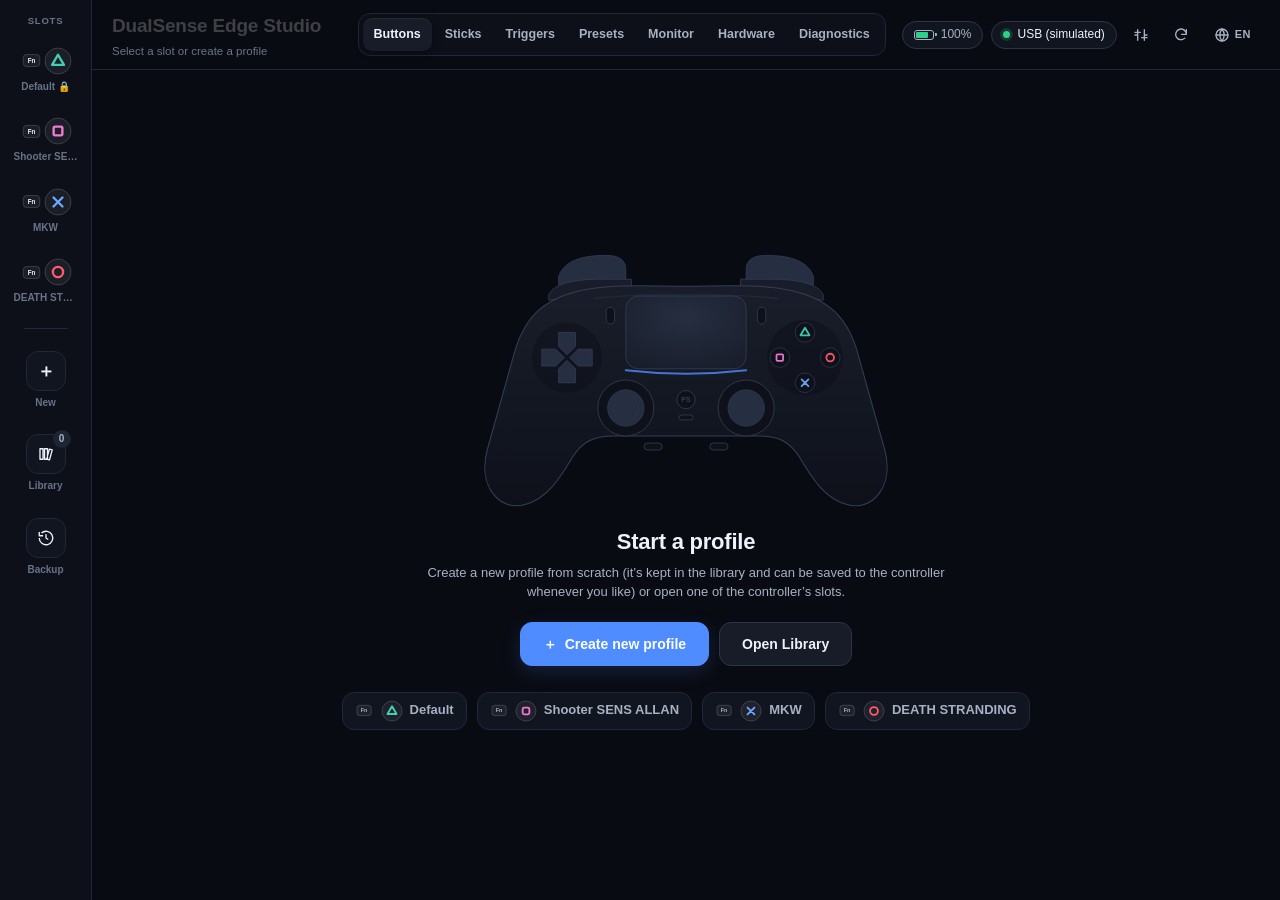
==== commit 38b18244: "Interface em 9 idiomas com seletor e detecção do sistema - Todos os textos da interface, menus, barr" ====
--- a/web/index.html
+++ b/web/index.html
@@ -10,71 +10,72 @@
   <div class="app">
     <!-- left rail: controller slots + library -->
     <nav class="rail">
-      <div class="rail-cap">SLOTS</div>
+      <div class="rail-cap" data-i18n="SLOTS">SLOTS</div>
       <div id="rail-slots" class="rail-slots"></div>
       <div class="rail-sep"></div>
-      <button class="rail-btn" id="rail-new" title="Criar um perfil novo na biblioteca">
-        <span class="rail-ico">＋</span><span>Novo</span>
+      <button class="rail-btn" id="rail-new" title="Criar um perfil novo na biblioteca" data-i18n-title="Criar um perfil novo na biblioteca">
+        <span class="rail-ico">＋</span><span data-i18n="Novo">Novo</span>
       </button>
-      <button class="rail-btn" id="rail-lib" title="Biblioteca de perfis do app">
-        <span class="rail-ico"><svg viewBox="0 0 24 24"><path d="M4 5h4v14H4zM10 5h4v14h-4zM16.5 5.5l3.8 1-3.6 13.4-3.8-1z"/></svg></span><span>Biblioteca</span><b id="lib-count" class="rail-badge">0</b>
+      <button class="rail-btn" id="rail-lib" title="Biblioteca de perfis do app" data-i18n-title="Biblioteca de perfis do app">
+        <span class="rail-ico"><svg viewBox="0 0 24 24"><path d="M4 5h4v14H4zM10 5h4v14h-4zM16.5 5.5l3.8 1-3.6 13.4-3.8-1z"/></svg></span><span data-i18n="Biblioteca">Biblioteca</span><b id="lib-count" class="rail-badge">0</b>
       </button>
-      <button class="rail-btn" id="rail-backup" title="Backup dos slots e histórico de gravações">
-        <span class="rail-ico"><svg viewBox="0 0 24 24"><path d="M3 12a9 9 0 1 0 3-6.7M3 4v5h5M12 7v5l3 2"/></svg></span><span>Backup</span>
+      <button class="rail-btn" id="rail-backup" title="Backup dos slots e histórico de gravações" data-i18n-title="Backup dos slots e histórico de gravações">
+        <span class="rail-ico"><svg viewBox="0 0 24 24"><path d="M3 12a9 9 0 1 0 3-6.7M3 4v5h5M12 7v5l3 2"/></svg></span><span data-i18n="Backup">Backup</span>
       </button>
     </nav>
 
     <!-- library drawer -->
     <aside class="drawer hidden" id="drawer">
       <div class="drawer-head">
-        <div><b>Biblioteca</b><div class="dim small">Perfis salvos neste Mac</div></div>
-        <button class="icon-btn" id="drawer-close" title="Fechar">✕</button>
+        <div><b data-i18n="Biblioteca">Biblioteca</b><div class="dim small" data-i18n="Perfis salvos neste Mac">Perfis salvos neste Mac</div></div>
+        <button class="icon-btn" id="drawer-close" title="Fechar" data-i18n-title="Fechar">✕</button>
       </div>
-      <button class="btn pri block" id="drawer-new">＋ Novo perfil</button>
-      <div class="search"><svg viewBox="0 0 24 24"><circle cx="11" cy="11" r="7"/><path d="m20 20-4-4"/></svg><input id="lib-search" placeholder="Buscar perfis" /></div>
+      <button class="btn pri block" id="drawer-new">＋ <span data-i18n="Novo perfil">Novo perfil</span></button>
+      <div class="search"><svg viewBox="0 0 24 24"><circle cx="11" cy="11" r="7"/><path d="m20 20-4-4"/></svg><input id="lib-search" placeholder="Buscar perfis" data-i18n-ph="Buscar perfis" /></div>
       <div id="lib-list" class="lib-list"></div>
       <div class="drawer-foot">
-        <button class="btn ghost sm" id="lib-import">⇩ Importar JSON</button>
-        <button class="btn ghost sm" id="lib-export">⇧ Exportar</button>
+        <button class="btn ghost sm" id="lib-import">⇩ <span data-i18n="Importar JSON">Importar JSON</span></button>
+        <button class="btn ghost sm" id="lib-export">⇧ <span data-i18n="Exportar">Exportar</span></button>
       </div>
     </aside>
 
     <!-- backup & history drawer -->
     <aside class="drawer hidden" id="bdrawer">
       <div class="drawer-head">
-        <div><b>Backup e histórico</b><div class="dim small">Proteção dos slots do controle</div></div>
-        <button class="icon-btn" id="bdrawer-close" title="Fechar">✕</button>
+        <div><b data-i18n="Backup e histórico">Backup e histórico</b><div class="dim small" data-i18n="Proteção dos slots do controle">Proteção dos slots do controle</div></div>
+        <button class="icon-btn" id="bdrawer-close" title="Fechar" data-i18n-title="Fechar">✕</button>
       </div>
       <div class="bk-card">
-        <div class="cap">Backup completo</div>
-        <p class="dim small">Salva os 4 slots num arquivo. Ao restaurar, □ ✕ ○ voltam exatamente como estavam.</p>
-        <div class="bk-actions"><button class="btn pri sm" id="bk-export">⇧ Salvar backup</button><button class="btn sm" id="bk-restore">⇩ Restaurar…</button></div>
+        <div class="cap" data-i18n="Backup completo">Backup completo</div>
+        <p class="dim small" data-i18n="Salva os 4 slots num arquivo. Ao restaurar, □ ✕ ○ voltam exatamente como estavam.">Salva os 4 slots num arquivo. Ao restaurar, □ ✕ ○ voltam exatamente como estavam.</p>
+        <div class="bk-actions"><button class="btn pri sm" id="bk-export">⇧ <span data-i18n="Salvar backup">Salvar backup</span></button><button class="btn sm" id="bk-restore">⇩ <span data-i18n="Restaurar…">Restaurar…</span></button></div>
       </div>
-      <div class="bk-histhead"><span class="cap">Histórico</span><span class="rail-badge static" id="hist-count"></span><button class="btn ghost sm" id="hist-clear">Apagar</button></div>
-      <div class="dim small" style="margin-top:-6px">Cópia automática do slot antes de cada gravação. Use ↶ para desfazer.</div>
+      <div class="bk-histhead"><span class="cap" data-i18n="Histórico">Histórico</span><span class="rail-badge static" id="hist-count"></span><button class="btn ghost sm" id="hist-clear" data-i18n="Apagar">Apagar</button></div>
+      <div class="dim small" style="margin-top:-6px" data-i18n="Cópia automática do slot antes de cada gravação. Use ↶ para desfazer.">Cópia automática do slot antes de cada gravação. Use ↶ para desfazer.</div>
       <div id="hist-list" class="lib-list"></div>
     </aside>
 
     <section class="main">
       <header class="top">
         <div class="title-wrap">
-          <input id="name" class="name-input" maxlength="40" spellcheck="false" placeholder="Nome do perfil" />
+          <input id="name" class="name-input" maxlength="40" spellcheck="false" placeholder="Nome do perfil" data-i18n-ph="Nome do perfil" />
           <div id="source" class="source"></div>
         </div>
         <div class="seg" id="tabs">
-          <button data-tab="buttons" class="on">Botões</button>
-          <button data-tab="sticks">Analógicos</button>
-          <button data-tab="triggers">Gatilhos</button>
-          <button data-tab="presets">Presets</button>
-          <button data-tab="monitor">Monitor</button>
-          <button data-tab="hw">Hardware</button>
-          <button data-tab="diag">Diagnóstico</button>
+          <button data-tab="buttons" class="on" data-i18n="Botões">Botões</button>
+          <button data-tab="sticks" data-i18n="Analógicos">Analógicos</button>
+          <button data-tab="triggers" data-i18n="Gatilhos">Gatilhos</button>
+          <button data-tab="presets" data-i18n="Presets">Presets</button>
+          <button data-tab="monitor" data-i18n="Monitor">Monitor</button>
+          <button data-tab="hw" data-i18n="Hardware">Hardware</button>
+          <button data-tab="diag" data-i18n="Diagnóstico">Diagnóstico</button>
         </div>
         <div class="top-right">
           <div id="battery" class="pill hidden"></div>
-          <div id="conn" class="pill"><span class="dot"></span><span id="conn-text">Procurando…</span></div>
-          <button class="icon-btn" id="btn-compare" title="Comparar perfis"><svg viewBox="0 0 24 24"><path d="M7 4v16M17 4v16M3 8h8M13 16h8M3 12h4M17 12h4"/></svg></button>
-          <button class="icon-btn" id="btn-refresh" title="Ler perfis do controle novamente"><svg viewBox="0 0 24 24"><path d="M20 11a8 8 0 1 0-2.3 5.7M20 4v7h-7"/></svg></button>
+          <div id="conn" class="pill"><span class="dot"></span><span id="conn-text" data-i18n="Procurando…">Procurando…</span></div>
+          <button class="icon-btn" id="btn-compare" title="Comparar perfis" data-i18n-title="Comparar perfis"><svg viewBox="0 0 24 24"><path d="M7 4v16M17 4v16M3 8h8M13 16h8M3 12h4M17 12h4"/></svg></button>
+          <button class="icon-btn" id="btn-refresh" title="Ler perfis do controle novamente" data-i18n-title="Ler perfis do controle novamente"><svg viewBox="0 0 24 24"><path d="M20 11a8 8 0 1 0-2.3 5.7M20 4v7h-7"/></svg></button>
+          <button class="icon-btn lang-btn" id="btn-lang"></button>
         </div>
       </header>
 
@@ -82,11 +83,11 @@
         <!-- home / empty state -->
         <div class="home hidden" id="home">
           <div class="home-ctrl" id="home-ctrl"></div>
-          <h2>Comece um perfil</h2>
-          <p>Crie um perfil novo do zero (ele fica salvo na biblioteca e pode ser gravado no controle quando você quiser) ou abra um dos slots do controle.</p>
+          <h2 data-i18n="Comece um perfil">Comece um perfil</h2>
+          <p data-i18n="Crie um perfil novo do zero (ele fica salvo na biblioteca e pode ser gravado no controle quando você quiser) ou abra um dos slots do controle.">Crie um perfil novo do zero (ele fica salvo na biblioteca e pode ser gravado no controle quando você quiser) ou abra um dos slots do controle.</p>
           <div class="home-actions">
-            <button class="btn pri lg" id="home-new">＋ Criar perfil novo</button>
-            <button class="btn lg" id="home-lib">Abrir biblioteca</button>
+            <button class="btn pri lg" id="home-new">＋ <span data-i18n="Criar perfil novo">Criar perfil novo</span></button>
+            <button class="btn lg" id="home-lib" data-i18n="Abrir biblioteca">Abrir biblioteca</button>
           </div>
           <div id="home-slots" class="home-slots"></div>
         </div>
@@ -103,23 +104,33 @@
       <footer class="foot" id="foot">
         <span id="foot-status" class="foot-status"></span>
         <div class="spacer"></div>
-        <button class="btn ghost" id="btn-revert">Descartar</button>
-        <button class="btn" id="btn-save">Salvar na biblioteca</button>
+        <button class="btn ghost" id="btn-revert" data-i18n="Descartar">Descartar</button>
+        <button class="btn" id="btn-save" data-i18n="Salvar na biblioteca">Salvar na biblioteca</button>
         <div class="write-group" id="write-group">
-          <span class="write-label">Gravar em</span>
-          <button class="slot-w" data-sel="96" title="Gravar no slot FN + □"></button>
-          <button class="slot-w" data-sel="97" title="Gravar no slot FN + ✕"></button>
-          <button class="slot-w" data-sel="98" title="Gravar no slot FN + ○"></button>
+          <span class="write-label" data-i18n="Gravar em">Gravar em</span>
+          <button class="slot-w" data-sel="96" title="Gravar no slot FN + □" data-i18n-title="Gravar no slot FN + □"></button>
+          <button class="slot-w" data-sel="97" title="Gravar no slot FN + ✕" data-i18n-title="Gravar no slot FN + ✕"></button>
+          <button class="slot-w" data-sel="98" title="Gravar no slot FN + ○" data-i18n-title="Gravar no slot FN + ○"></button>
         </div>
       </footer>
     </section>
   </div>
 
   <div id="modal" class="modal hidden"><div class="modal-card"><h3 id="modal-title"></h3><p id="modal-body"></p>
-    <div class="modal-actions"><button class="btn ghost" id="modal-cancel">Cancelar</button><button class="btn pri" id="modal-ok">Confirmar</button></div></div></div>
+    <div class="modal-actions"><button class="btn ghost" id="modal-cancel" data-i18n="Cancelar">Cancelar</button><button class="btn pri" id="modal-ok" data-i18n="Confirmar">Confirmar</button></div></div></div>
   <div id="cmp" class="cmp hidden"></div>
   <div id="toasts" class="toasts"></div>
 
+  <script src="i18n.js"></script>
+  <script src="i18n/en.js"></script>
+  <script src="i18n/es.js"></script>
+  <script src="i18n/fr.js"></script>
+  <script src="i18n/de.js"></script>
+  <script src="i18n/it.js"></script>
+  <script src="i18n/ru.js"></script>
+  <script src="i18n/zh.js"></script>
+  <script src="i18n/ja.js"></script>
+  <script>I18N.applyDom()</script>
   <script src="controller.js"></script>
   <script src="model3d.js"></script>
   <script src="proto.js"></script>
--- a/web/app.css
+++ b/web/app.css
@@ -52,7 +52,7 @@
 
 /* ---------- rail ---------- */
 .rail { width: 92px; flex: none; background: var(--bg2); border-right: 1px solid var(--line); display: flex; flex-direction: column; align-items: center; padding: 14px 0 14px; gap: 8px; z-index: 3; }
-.rail-cap { font-size: 9.5px; font-weight: 700; letter-spacing: .12em; color: var(--tx3); margin-bottom: 2px; }
+.rail-cap { max-width: 100%; overflow: hidden; text-overflow: ellipsis; white-space: nowrap; text-align: center; font-size: 9.5px; font-weight: 700; letter-spacing: .08em; color: var(--tx3); margin-bottom: 2px; }
 .rail-slots { display: flex; flex-direction: column; gap: 6px; }
 .rslot { -webkit-appearance: none; position: relative; width: 74px; padding: 10px 0 8px; border-radius: 14px; border: 0; background: transparent; cursor: pointer; text-align: center; }
 .rslot:hover { background: var(--panel); }
@@ -109,7 +109,7 @@
 #tabs button:hover { color: var(--tx); }
 #tabs button.on { background: var(--panel2); color: var(--tx); box-shadow: 0 1px 0 rgba(255, 255, 255, .05) inset, 0 2px 8px rgba(0, 0, 0, .4); }
 #tabs.disabled { opacity: .4; pointer-events: none; }
-.top-right { display: flex; align-items: center; gap: 8px; flex: 1 1 auto; min-width: max-content; max-width: 300px; justify-content: flex-end; }
+.top-right { display: flex; align-items: center; gap: 8px; flex: 1 1 auto; min-width: max-content; max-width: 380px; justify-content: flex-end; }
 
 .body { flex: 1; min-height: 0; position: relative; }
 .view { position: absolute; inset: 0; overflow-y: auto; }
@@ -471,3 +471,14 @@
 .dg-info { display: grid; grid-template-columns: repeat(4, 1fr); gap: 12px 18px; }
 .dg-info > div { display: flex; flex-direction: column; gap: 3px; min-width: 0; }
 .dg-info b { font-size: 13.5px; font-variant-numeric: tabular-nums; white-space: nowrap; overflow: hidden; text-overflow: ellipsis; }
+
+/* language picker */
+.icon-btn.lang-btn { width: auto; padding: 0 8px; gap: 5px; display: inline-flex; align-items: center; font-size: 11px; font-weight: 700; letter-spacing: .04em; }
+.lang-menu { position: fixed; z-index: 60; min-width: 210px; padding: 6px; background: var(--panel); border: 1px solid var(--line); border-radius: 12px; box-shadow: 0 16px 40px rgba(0,0,0,.45); }
+.lang-menu.hidden { display: none; }
+.lang-menu button { -webkit-appearance: none; display: flex; align-items: center; gap: 8px; width: 100%; padding: 8px 10px; border: 0; border-radius: 8px; background: transparent; color: var(--tx); font: inherit; text-align: left; cursor: pointer; }
+.lang-menu button:hover { background: var(--panel2); }
+.lang-menu button span { flex: 1; }
+.lang-menu button i { font-style: normal; color: var(--tx2); margin-left: 4px; }
+.lang-menu button b { color: var(--ac); }
+.lang-menu .lang-sep { height: 1px; margin: 4px 6px; background: var(--line); }
